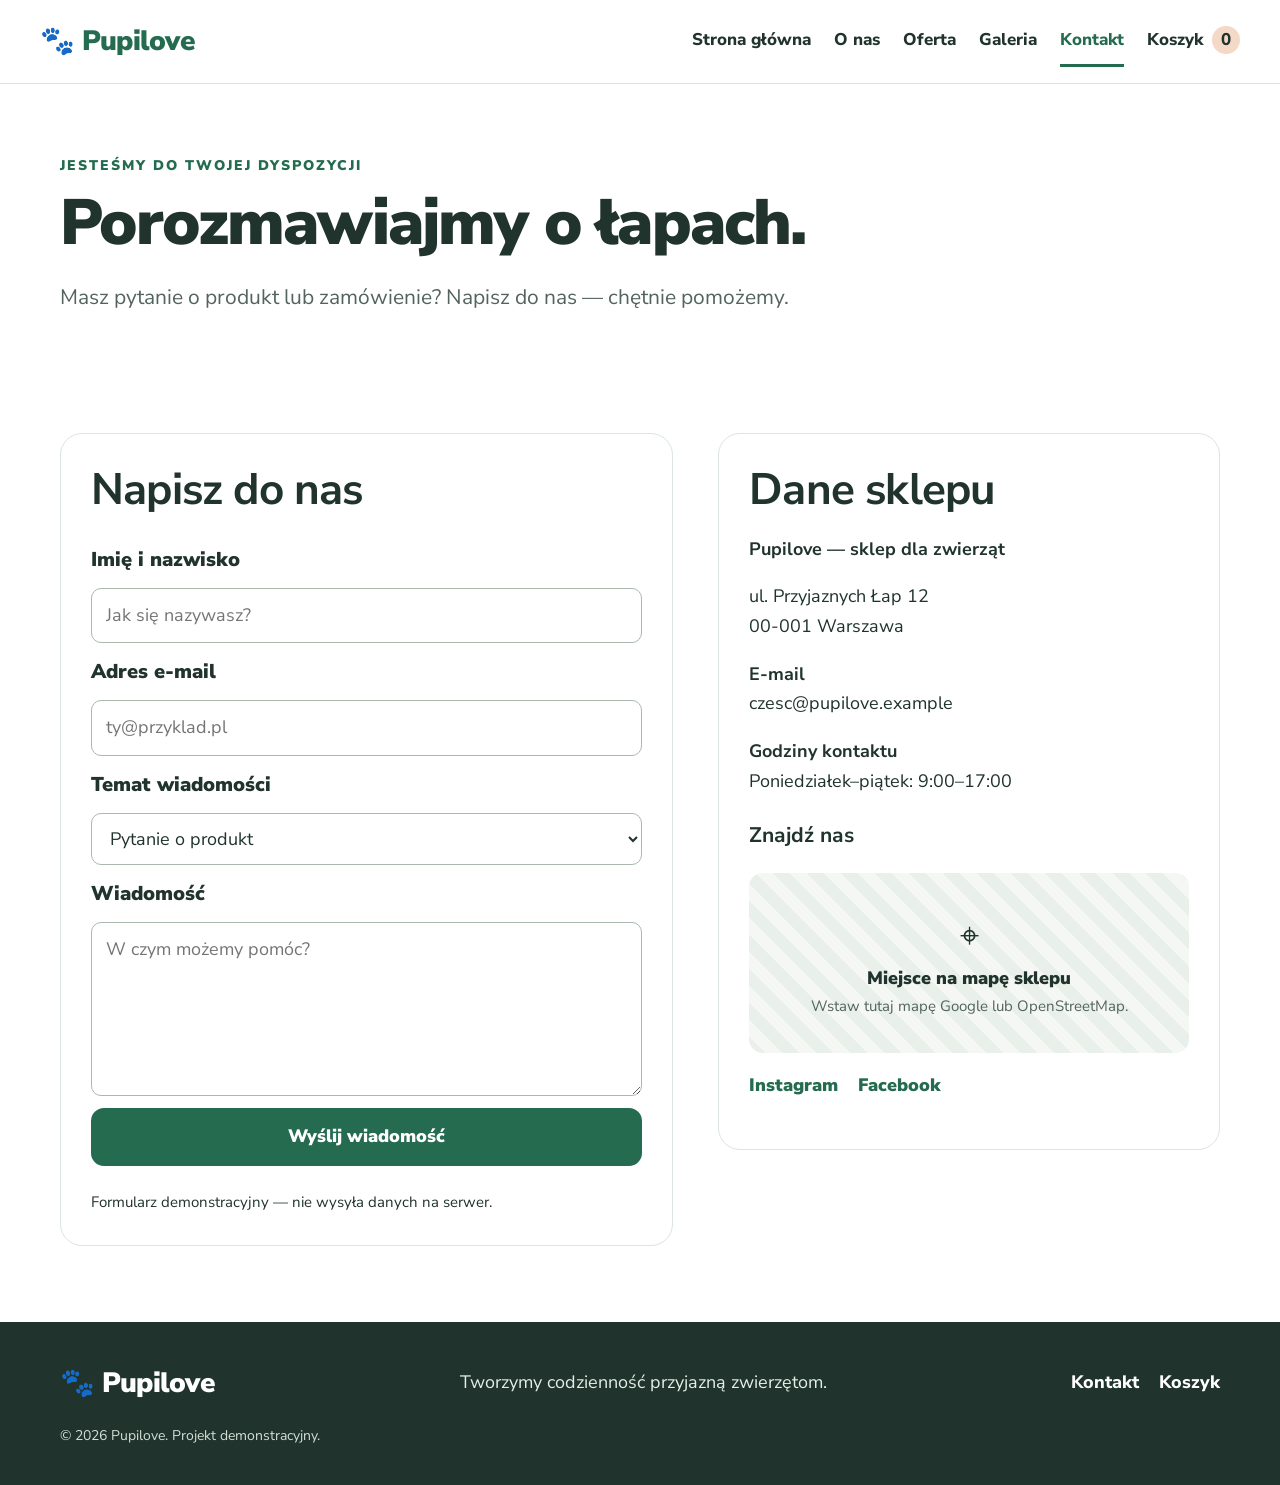
==== kontakt.html @ 696d9cbe "strona" ====
<!doctype html><html lang="pl"><head><meta charset="utf-8"><meta name="viewport" content="width=device-width, initial-scale=1"><title>Kontakt — Pupilove</title><link rel="stylesheet" href="style.css"></head><body>
<header class="site-header"><a class="logo" href="index.html">🐾 Pupilove</a><button class="menu-toggle" aria-label="Otwórz menu">☰</button><nav class="nav"><a href="index.html">Strona główna</a><a href="o-nas.html">O nas</a><a href="oferta.html">Oferta</a><a href="galeria.html">Galeria</a><a class="active" href="kontakt.html">Kontakt</a><a class="cart-link" href="koszyk.html">Koszyk <span id="cart-count">0</span></a></nav></header>
<main><section class="page-hero container"><p class="eyebrow">JESTEŚMY DO TWOJEJ DYSPOZYCJI</p><h1>Porozmawiajmy o łapach.</h1><p class="lead">Masz pytanie o produkt lub zamówienie? Napisz do nas — chętnie pomożemy.</p></section>
<section class="container contact-layout section"><form id="contact-form" class="contact-form"><h2>Napisz do nas</h2><label for="name">Imię i nazwisko</label><input id="name" name="name" required placeholder="Jak się nazywasz?"><label for="email">Adres e-mail</label><input id="email" name="email" type="email" required placeholder="ty@przyklad.pl"><label for="topic">Temat wiadomości</label><select id="topic" name="topic"><option>Pytanie o produkt</option><option>Moje zamówienie</option><option>Współpraca</option><option>Inna sprawa</option></select><label for="message">Wiadomość</label><textarea id="message" name="message" rows="5" required placeholder="W czym możemy pomóc?"></textarea><button class="button" type="submit">Wyślij wiadomość</button><p id="contact-status" class="form-status" aria-live="polite"></p><small>Formularz demonstracyjny — nie wysyła danych na serwer.</small></form>
<div class="contact-info"><h2>Dane sklepu</h2><p><strong>Pupilove — sklep dla zwierząt</strong></p><p>ul. Przyjaznych Łap 12<br>00-001 Warszawa</p><p><strong>E-mail</strong><br>czesc@pupilove.example</p><p><strong>Godziny kontaktu</strong><br>Poniedziałek–piątek: 9:00–17:00</p><h3>Znajdź nas</h3><div class="map-placeholder"><span>⌖</span><p>Miejsce na mapę sklepu</p><small>Wstaw tutaj mapę Google lub OpenStreetMap.</small></div><p class="social-links"><a href="https://instagram.com/" target="_blank" rel="noreferrer">Instagram</a><a href="https://facebook.com/" target="_blank" rel="noreferrer">Facebook</a></p></div></section></main>
<footer class="footer"><div class="container footer-inner"><a class="logo" href="index.html">🐾 Pupilove</a><p>Tworzymy codzienność przyjazną zwierzętom.</p><div><a href="kontakt.html">Kontakt</a><a href="koszyk.html">Koszyk</a></div><small>© 2026 Pupilove. Projekt demonstracyjny.</small></div></footer><script src="script.js"></script></body></html>
---- style.css ----
@import url('https://fonts.googleapis.com/css2?family=Nunito+Sans:wght@400;500;600;700;800;900&display=swap');
:root{--ink:#20332d;--muted:#53645d;--green:#246b50;--green-dark:#174b38;--mint:#eaf4ed;--cream:#fbf8f1;--peach:#f4d9c7;--line:#dce5de;--white:#fff;--shadow:0 12px 36px rgba(32,51,45,.09)}
*{box-sizing:border-box}html{scroll-behavior:smooth}body{margin:0;font-family:"Nunito Sans",Arial,sans-serif;font-size:18px;line-height:1.65;color:var(--ink);background:#fff}img{display:block;max-width:100%;width:100%;object-fit:cover}a{color:inherit;text-decoration:none}button,input,select,textarea{font:inherit}button,a,select{touch-action:manipulation}.container{width:min(1160px,calc(100% - 48px));margin-inline:auto}.grid-12{display:grid;grid-template-columns:repeat(12,minmax(0,1fr));gap:28px}.site-header{min-height:84px;padding:14px max(24px,calc((100vw - 1200px)/2));display:flex;align-items:center;justify-content:space-between;gap:24px;border-bottom:1px solid var(--line);background:#fff;position:sticky;top:0;z-index:20}.logo{font-weight:900;font-size:28px;letter-spacing:-.7px;color:var(--green);white-space:nowrap}.nav{display:flex;align-items:center;gap:23px;font-size:17px;font-weight:800}.nav a{padding:10px 0;border-bottom:3px solid transparent}.nav a:hover,.nav a.active{color:var(--green);border-color:var(--green)}.cart-link span{display:inline-grid;place-items:center;min-width:28px;height:28px;padding:0 7px;border-radius:20px;background:var(--peach);color:var(--ink);margin-left:4px}.menu-toggle{display:none;background:var(--mint);border:0;border-radius:12px;min-width:48px;min-height:48px;font-size:25px}
.hero{width:min(1200px,calc(100% - 48px));margin:44px auto 70px;align-items:center}.hero-copy{grid-column:span 6;padding:30px 0}.hero-image{grid-column:span 6}.hero-image img{height:550px;border-radius:32px 110px 32px 32px}.eyebrow{font-size:14px;letter-spacing:2px;font-weight:900;color:var(--green);margin:0 0 12px}.hero h1,.page-hero h1,.landing-hero h1{font-size:clamp(42px,5vw,64px);line-height:1.08;letter-spacing:-1.8px;margin:0 0 22px;font-weight:900}.lead{font-size:21px;line-height:1.65;color:var(--muted);max-width:680px;margin:0 0 25px}.actions{display:flex;gap:12px;flex-wrap:wrap}.button{display:inline-flex;align-items:center;justify-content:center;min-height:52px;padding:12px 22px;border:2px solid var(--green);border-radius:13px;background:var(--green);color:#fff;font-size:18px;font-weight:900;cursor:pointer;text-align:center;transition:transform .15s,background .15s}.button:hover{background:var(--green-dark);transform:translateY(-1px)}.button-light{background:var(--mint);color:var(--green);border-color:var(--mint)}.button-light:hover{background:#dbece0}.button-outline{background:transparent;color:var(--green)}.button-outline:hover{color:#fff}.button-small{min-height:48px;padding:8px 15px;font-size:16px}.trust-row{display:flex;gap:22px;flex-wrap:wrap;margin-top:26px;font-size:16px;font-weight:800;color:var(--muted)}.section{padding-top:68px;padding-bottom:76px}.soft{background:var(--cream)}.section-heading{text-align:center;max-width:760px;margin:0 auto 35px}.section-heading h2,.banner h2,.split-section h2,.contact-layout h2{font-size:clamp(32px,3.6vw,44px);line-height:1.2;margin:0 0 14px;letter-spacing:-.8px}.section-heading p:not(.eyebrow){margin:0;color:var(--muted);font-size:19px}.category-grid{display:grid;grid-template-columns:repeat(3,minmax(0,1fr));gap:24px}.category-card{display:block;border:1px solid var(--line);border-radius:22px;overflow:hidden;background:#fff;padding-bottom:20px;transition:transform .2s,box-shadow .2s}.category-card:hover{transform:translateY(-4px);box-shadow:var(--shadow)}.category-card img{height:250px}.category-card span{display:block;font-size:27px;font-weight:900;padding:14px 20px 0}.category-card small{display:block;padding:0 20px;color:var(--muted);font-size:17px}.product-grid{display:grid;grid-template-columns:repeat(3,minmax(0,1fr));gap:24px}.product-card{background:#fff;border:1px solid var(--line);border-radius:20px;overflow:hidden;display:flex;flex-direction:column;min-width:0}.product-card img{height:245px;background:var(--mint)}.product-content{padding:20px;display:flex;flex-direction:column;gap:9px;flex:1}.product-category{font-size:13px;letter-spacing:1.3px;color:var(--green);font-weight:900;text-transform:uppercase}.product-content h3{font-size:23px;line-height:1.25;margin:0}.product-content p{margin:0;color:var(--muted);font-size:17px}.product-price{font-size:24px;font-weight:900;margin-top:auto;padding-top:8px}.product-options{display:grid;grid-template-columns:1fr 1fr;gap:10px}.product-options label{font-size:15px;font-weight:800}.product-options select{width:100%;min-height:44px;padding:6px;border:1px solid #aebdb3;border-radius:8px;background:white;font-size:16px}.product-card .button{width:100%;margin-top:8px}.center{text-align:center;margin-top:32px}.banner{display:grid;grid-template-columns:1fr 1fr;align-items:center;gap:40px;padding-top:70px;padding-bottom:70px}.banner img{height:360px;border-radius:24px}.banner p:not(.eyebrow){font-size:19px;color:var(--muted)}.page-hero{padding-top:70px;padding-bottom:25px}.page-hero h1{max-width:900px}.page-hero .lead{max-width:780px}.split-section{display:grid;grid-template-columns:1fr 1fr;gap:54px;align-items:center;padding-top:45px;padding-bottom:70px}.split-section img{height:420px;border-radius:26px}.split-section p{font-size:19px;color:var(--muted)}.value-grid,.review-grid{display:grid;grid-template-columns:repeat(3,minmax(0,1fr));gap:22px}.value-grid article{padding:28px;border-radius:20px;background:#fff;border:1px solid var(--line)}.value-grid article>span{font-size:36px;color:var(--green)}.value-grid h3{font-size:24px;margin:8px 0}.value-grid p{font-size:18px;color:var(--muted);margin:0}.team{padding-top:65px}.gallery-grid{display:grid;grid-template-columns:repeat(3,minmax(0,1fr));gap:22px}.gallery-grid figure{margin:0;background:var(--cream);border-radius:18px;overflow:hidden}.gallery-grid img{height:280px}.gallery-grid figcaption{padding:14px 18px;font-size:20px;font-weight:900}.contact-layout{display:grid;grid-template-columns:1.1fr .9fr;gap:45px;align-items:start}.contact-form,.contact-info{padding:30px;border:1px solid var(--line);border-radius:22px;background:#fff}.contact-form{display:flex;flex-direction:column;gap:12px}.contact-form label,.coupon label,.shop-controls label{font-size:20px;font-weight:900}.contact-form input,.contact-form select,.contact-form textarea,.coupon input{width:100%;min-height:52px;padding:12px 14px;border:1px solid #aab9ae;border-radius:10px;background:white;color:var(--ink);font-size:18px}.contact-form textarea{resize:vertical}.contact-info p{font-size:18px}.map-placeholder{min-height:180px;display:grid;place-content:center;text-align:center;border-radius:14px;background:repeating-linear-gradient(45deg,#e8f0e9,#e8f0e9 12px,#f4f7f3 12px,#f4f7f3 24px);padding:20px}.map-placeholder span{font-size:34px}.map-placeholder p{font-weight:900;margin:0}.map-placeholder small{color:var(--muted)}.social-links{display:flex;gap:20px;color:var(--green);font-weight:900}.form-status{font-weight:800;color:var(--green);margin:0}.footer{background:#20332d;color:#fff;padding:38px 0}.footer-inner{display:flex;align-items:center;justify-content:space-between;gap:18px;flex-wrap:wrap}.footer .logo{color:#fff}.footer p{margin:0;color:#e2eee6}.footer-inner div{display:flex;gap:20px;font-weight:800}.footer small{width:100%;color:#d2e0d6;font-size:14px}.shop-controls{display:flex;gap:18px;margin-bottom:26px;flex-wrap:wrap}.shop-controls label{display:grid;gap:6px}.shop-controls select{min-width:220px;min-height:48px;border:1px solid #aab9ae;border-radius:10px;padding:8px 12px;background:#fff;font-size:18px}.landing-hero{display:grid;grid-template-columns:1.05fr .95fr;gap:45px;align-items:center;padding-top:54px;padding-bottom:65px}.landing-hero img{height:530px;border-radius:30px}.countdown-wrap{margin:25px 0}.countdown-wrap>p{font-weight:900;margin:0 0 10px}.countdown{display:flex;gap:12px}.countdown span{min-width:75px;text-align:center;background:var(--mint);border-radius:12px;padding:10px}.countdown b{display:block;font-size:30px;line-height:1.2}.countdown small{font-size:14px}.review-grid blockquote{margin:0;background:#fff;border:1px solid var(--line);border-radius:18px;padding:24px;font-size:19px;font-weight:700}.review-grid cite{display:block;margin-top:16px;color:var(--green);font-size:16px;font-style:normal}.cart-layout{display:grid;grid-template-columns:minmax(0,1.55fr) minmax(300px,.8fr);gap:28px;align-items:start}.cart-notice{background:var(--mint);border-radius:12px;padding:15px 18px;font-weight:900;margin-bottom:18px}.cart-item{display:grid;grid-template-columns:115px minmax(0,1fr) auto;gap:18px;padding:20px 0;border-bottom:1px solid var(--line);align-items:center}.cart-item img{height:110px;border-radius:13px}.cart-item h3{font-size:21px;margin:0 0 5px}.cart-item p{margin:2px 0;color:var(--muted);font-size:16px}.cart-item select{min-height:38px;border:1px solid #aab9ae;border-radius:8px;padding:5px;font-size:16px;max-width:120px}.cart-item-total{text-align:right;font-size:20px;font-weight:900;white-space:nowrap}.qty-controls{display:inline-flex;align-items:center;gap:8px;margin-top:8px}.qty-controls button{width:42px;height:42px;border:1px solid #aab9ae;background:#fff;border-radius:9px;font-size:23px;font-weight:900;cursor:pointer}.qty-controls span{min-width:22px;text-align:center;font-weight:900}.remove-button{border:0;background:transparent;color:#a13f30;font-weight:900;text-decoration:underline;cursor:pointer;margin-top:6px;display:block}.cart-empty{padding:45px 20px;text-align:center;background:var(--cream);border-radius:18px}.cart-empty h2{font-size:28px}.summary{padding:25px;background:var(--cream);border:1px solid var(--line);border-radius:20px;position:sticky;top:105px}.summary h2{font-size:28px;margin:0 0 20px}.summary-line,.summary-total{display:flex;justify-content:space-between;gap:12px;padding:10px 0;font-size:17px}.summary-line strong{white-space:nowrap}.discount-line{color:var(--green)}.coupon{border-top:1px solid var(--line);border-bottom:1px solid var(--line);padding:18px 0;margin:12px 0}.coupon-row{display:flex;gap:8px;margin:8px 0}.coupon-row input{min-width:0}.coupon small,.summary>small{font-size:14px;color:var(--muted)}.summary-total{font-size:22px;font-weight:900;border-bottom:1px solid var(--line);padding:16px 0}.summary-total strong{font-size:25px}.delivery-note{font-size:15px;color:var(--muted)}.checkout-button{width:100%;margin:10px 0}.cart-actions{margin-top:22px}.recommendation-note{font-size:17px}
@media(min-width:1200px){.hero h1{font-size:66px}}
@media(max-width:900px){.site-header{padding:12px 24px}.menu-toggle{display:block}.nav{display:none;position:absolute;top:78px;left:0;right:0;background:#fff;padding:18px 24px 24px;box-shadow:var(--shadow);flex-direction:column;align-items:stretch;gap:4px}.nav.open{display:flex}.nav a{padding:9px 0}.hero-copy,.hero-image{grid-column:span 12}.hero{gap:8px;margin-top:25px}.hero-image img{height:400px;border-radius:24px}.product-grid,.category-grid,.gallery-grid{grid-template-columns:repeat(2,minmax(0,1fr))}.landing-hero{grid-template-columns:1fr}.landing-hero img{height:400px}.cart-layout{grid-template-columns:1fr}.summary{position:static}.contact-layout{grid-template-columns:1fr}.split-section{gap:30px}.footer-inner{justify-content:flex-start}}
@media(max-width:600px){body{font-size:18px}.container,.hero{width:calc(100% - 32px)}.site-header{padding:10px 16px;min-height:72px}.logo{font-size:25px}.hero h1,.page-hero h1,.landing-hero h1{font-size:42px}.hero{margin-bottom:35px}.hero-image img{height:300px}.lead{font-size:19px}.section{padding-top:48px;padding-bottom:52px}.category-grid,.product-grid,.gallery-grid,.value-grid,.review-grid{grid-template-columns:1fr}.category-card img{height:230px}.product-card img{height:260px}.banner,.split-section{grid-template-columns:1fr;gap:25px;padding-top:45px;padding-bottom:45px}.banner img,.split-section img{height:290px}.page-hero{padding-top:48px}.contact-form,.contact-info{padding:20px}.cart-item{grid-template-columns:82px minmax(0,1fr);gap:12px}.cart-item img{height:90px}.cart-item-total{grid-column:2;text-align:left;display:flex;align-items:center;gap:12px;flex-wrap:wrap}.cart-item h3{font-size:19px}.cart-item select{max-width:100px}.countdown{gap:6px}.countdown span{min-width:0;flex:1;padding:9px 4px}.countdown b{font-size:25px}.shop-controls{display:grid}.shop-controls select{width:100%;min-width:0}.footer-inner{flex-direction:column;align-items:flex-start}.footer-inner small{margin-top:10px}.actions .button{width:100%}}
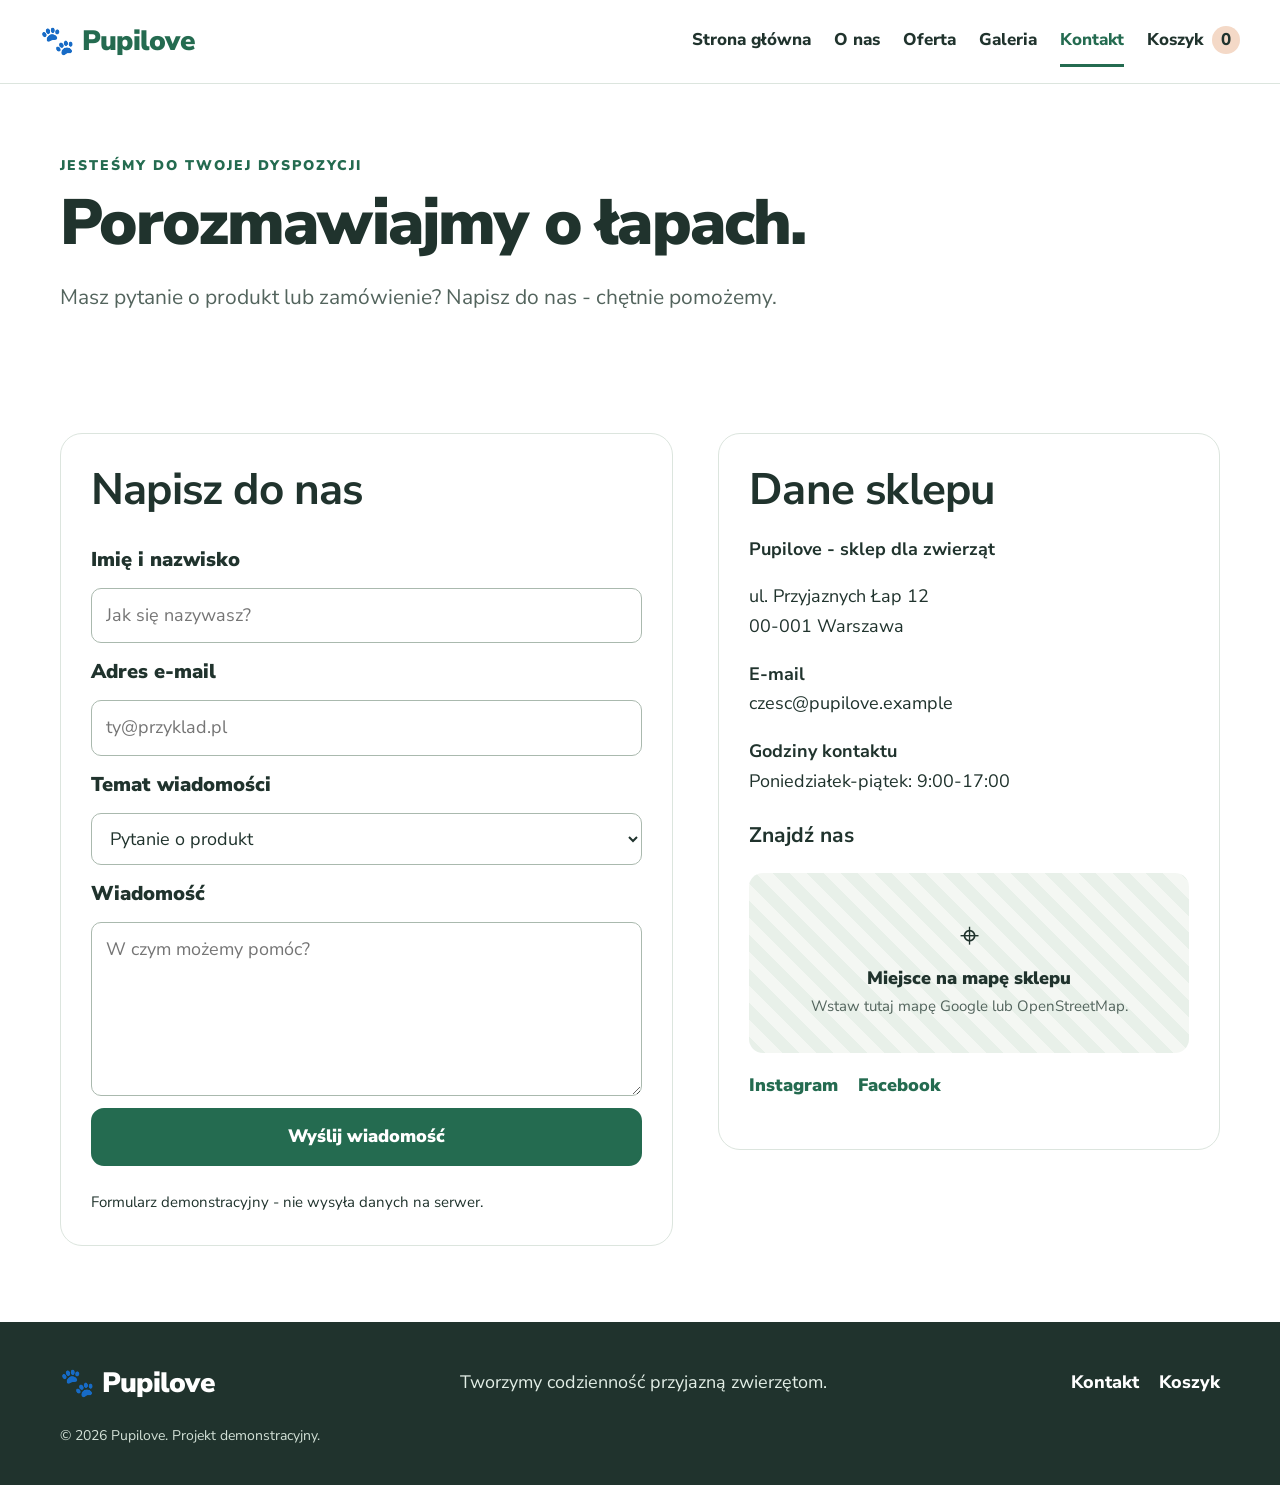
==== commit 73806938: "zmiana 2" ====
--- a/kontakt.html
+++ b/kontakt.html
@@ -1,6 +1,6 @@
-<!doctype html><html lang="pl"><head><meta charset="utf-8"><meta name="viewport" content="width=device-width, initial-scale=1"><title>Kontakt — Pupilove</title><link rel="stylesheet" href="style.css"></head><body>
+<!doctype html><html lang="pl"><head><meta charset="utf-8"><meta name="viewport" content="width=device-width, initial-scale=1"><title>Kontakt - Pupilove</title><link rel="stylesheet" href="style.css"></head><body>
 <header class="site-header"><a class="logo" href="index.html">🐾 Pupilove</a><button class="menu-toggle" aria-label="Otwórz menu">☰</button><nav class="nav"><a href="index.html">Strona główna</a><a href="o-nas.html">O nas</a><a href="oferta.html">Oferta</a><a href="galeria.html">Galeria</a><a class="active" href="kontakt.html">Kontakt</a><a class="cart-link" href="koszyk.html">Koszyk <span id="cart-count">0</span></a></nav></header>
-<main><section class="page-hero container"><p class="eyebrow">JESTEŚMY DO TWOJEJ DYSPOZYCJI</p><h1>Porozmawiajmy o łapach.</h1><p class="lead">Masz pytanie o produkt lub zamówienie? Napisz do nas — chętnie pomożemy.</p></section>
-<section class="container contact-layout section"><form id="contact-form" class="contact-form"><h2>Napisz do nas</h2><label for="name">Imię i nazwisko</label><input id="name" name="name" required placeholder="Jak się nazywasz?"><label for="email">Adres e-mail</label><input id="email" name="email" type="email" required placeholder="ty@przyklad.pl"><label for="topic">Temat wiadomości</label><select id="topic" name="topic"><option>Pytanie o produkt</option><option>Moje zamówienie</option><option>Współpraca</option><option>Inna sprawa</option></select><label for="message">Wiadomość</label><textarea id="message" name="message" rows="5" required placeholder="W czym możemy pomóc?"></textarea><button class="button" type="submit">Wyślij wiadomość</button><p id="contact-status" class="form-status" aria-live="polite"></p><small>Formularz demonstracyjny — nie wysyła danych na serwer.</small></form>
-<div class="contact-info"><h2>Dane sklepu</h2><p><strong>Pupilove — sklep dla zwierząt</strong></p><p>ul. Przyjaznych Łap 12<br>00-001 Warszawa</p><p><strong>E-mail</strong><br>czesc@pupilove.example</p><p><strong>Godziny kontaktu</strong><br>Poniedziałek–piątek: 9:00–17:00</p><h3>Znajdź nas</h3><div class="map-placeholder"><span>⌖</span><p>Miejsce na mapę sklepu</p><small>Wstaw tutaj mapę Google lub OpenStreetMap.</small></div><p class="social-links"><a href="https://instagram.com/" target="_blank" rel="noreferrer">Instagram</a><a href="https://facebook.com/" target="_blank" rel="noreferrer">Facebook</a></p></div></section></main>
+<main><section class="page-hero container"><p class="eyebrow">JESTEŚMY DO TWOJEJ DYSPOZYCJI</p><h1>Porozmawiajmy o łapach.</h1><p class="lead">Masz pytanie o produkt lub zamówienie? Napisz do nas - chętnie pomożemy.</p></section>
+<section class="container contact-layout section"><form id="contact-form" class="contact-form"><h2>Napisz do nas</h2><label for="name">Imię i nazwisko</label><input id="name" name="name" required placeholder="Jak się nazywasz?"><label for="email">Adres e-mail</label><input id="email" name="email" type="email" required placeholder="ty@przyklad.pl"><label for="topic">Temat wiadomości</label><select id="topic" name="topic"><option>Pytanie o produkt</option><option>Moje zamówienie</option><option>Współpraca</option><option>Inna sprawa</option></select><label for="message">Wiadomość</label><textarea id="message" name="message" rows="5" required placeholder="W czym możemy pomóc?"></textarea><button class="button" type="submit">Wyślij wiadomość</button><p id="contact-status" class="form-status" aria-live="polite"></p><small>Formularz demonstracyjny - nie wysyła danych na serwer.</small></form>
+<div class="contact-info"><h2>Dane sklepu</h2><p><strong>Pupilove - sklep dla zwierząt</strong></p><p>ul. Przyjaznych Łap 12<br>00-001 Warszawa</p><p><strong>E-mail</strong><br>czesc@pupilove.example</p><p><strong>Godziny kontaktu</strong><br>Poniedziałek-piątek: 9:00-17:00</p><h3>Znajdź nas</h3><div class="map-placeholder"><span>⌖</span><p>Miejsce na mapę sklepu</p><small>Wstaw tutaj mapę Google lub OpenStreetMap.</small></div><p class="social-links"><a href="https://instagram.com/" target="_blank" rel="noreferrer">Instagram</a><a href="https://facebook.com/" target="_blank" rel="noreferrer">Facebook</a></p></div></section></main>
 <footer class="footer"><div class="container footer-inner"><a class="logo" href="index.html">🐾 Pupilove</a><p>Tworzymy codzienność przyjazną zwierzętom.</p><div><a href="kontakt.html">Kontakt</a><a href="koszyk.html">Koszyk</a></div><small>© 2026 Pupilove. Projekt demonstracyjny.</small></div></footer><script src="script.js"></script></body></html>
